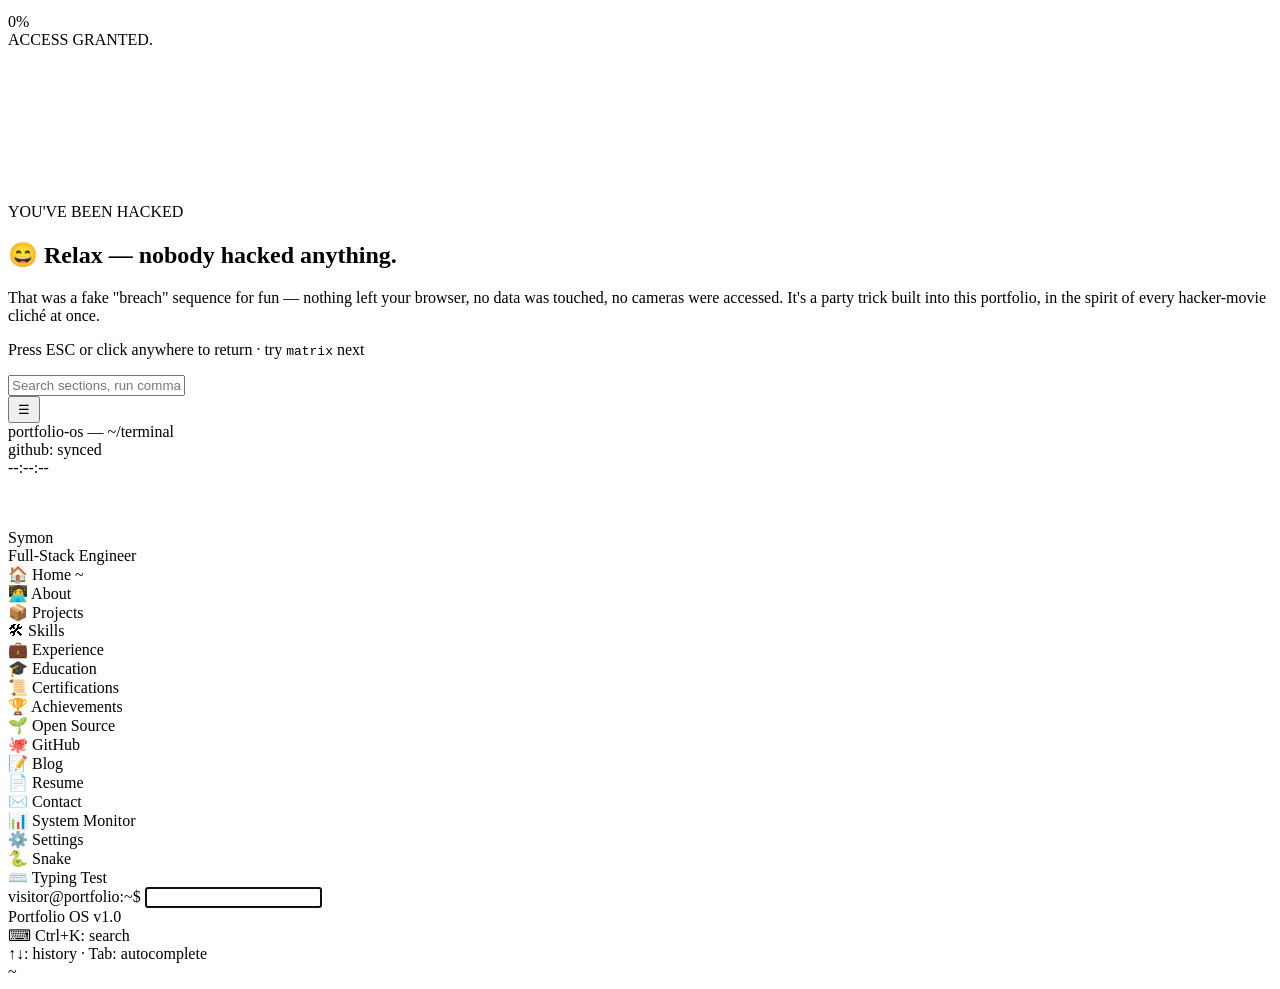
==== index.html @ 0da411a2 "Add the html interface" ====
<!DOCTYPE html>
<html lang="en">
<head>
<meta charset="UTF-8"/>
<meta name="viewport" content="width=device-width, initial-scale=1.0, maximum-scale=1"/>
<title>Symon — Portfolio OS</title>
<meta name="description" content="Full-stack engineer portfolio, presented as an interactive terminal operating system."/>
<link rel="icon" type="image/svg+xml" href="assets/favicon.svg"/>
<link rel="icon" type="image/png" sizes="32x32" href="assets/favicon-32.png"/>
<link rel="apple-touch-icon" sizes="180x180" href="assets/apple-touch-icon.png"/>
<link rel="canonical" href="https://yourdomain.com/"/>

<!-- Open Graph -->
<meta property="og:title" content="Symon — Portfolio OS"/>
<meta property="og:description" content="An interactive, terminal-first developer portfolio synced live with GitHub."/>
<meta property="og:type" content="website"/>
<meta property="og:url" content="https://yourdomain.com/"/>
<meta property="og:image" content="https://yourdomain.com/assets/og-image.png"/>
<meta property="og:image:width" content="1200"/>
<meta property="og:image:height" content="630"/>
<meta name="twitter:card" content="summary_large_image"/>
<meta name="twitter:title" content="Symon — Portfolio OS"/>
<meta name="twitter:description" content="An interactive, terminal-first developer portfolio synced live with GitHub."/>
<meta name="twitter:image" content="https://yourdomain.com/assets/og-image.png"/>

<link rel="preconnect" href="https://fonts.googleapis.com">
<link rel="preconnect" href="https://fonts.gstatic.com" crossorigin>
<link href="https://fonts.googleapis.com/css2?family=JetBrains+Mono:wght@400;500;600;700&family=Space+Grotesk:wght@500;700&display=swap" rel="stylesheet">
<link rel="stylesheet" href="css/style.css"/>
<link rel="manifest" href="manifest.json"/>
</head>
<body>

<!-- ================= BOOT SCREEN ================= -->
<div id="boot">
  <pre class="boot-logo" id="boot-logo"></pre>
  <div class="boot-lines"></div>
  <div class="bar-wrap"><div class="bar"></div></div>
  <div class="boot-pct">0%</div>
  <div class="access">ACCESS GRANTED.</div>
</div>

<!-- ================= FX LAYERS ================= -->
<canvas id="fx-particles"></canvas>
<div id="fx-scanlines"></div>
<div id="fx-vignette"></div>
<div id="fx-grain"></div>
<div id="matrix-overlay"></div>
<div id="hack-overlay">
  <div class="redflash"></div>
  <div class="hacklog" id="hack-log"></div>
  <div class="glitchtitle" id="hack-glitch">YOU'VE BEEN HACKED</div>
  <div class="reveal" id="hack-reveal">
    <h2>😄 Relax — nobody hacked anything.</h2>
    <p>That was a fake "breach" sequence for fun — nothing left your browser, no data was touched, no cameras were accessed. It's a party trick built into this portfolio, in the spirit of every hacker-movie cliché at once.</p>
    <p class="hint">Press ESC or click anywhere to return · try <code>matrix</code> next</p>
  </div>
</div>

<!-- ================= COMMAND PALETTE ================= -->
<div id="palette-overlay">
  <div id="palette">
    <input id="palette-input" placeholder="Search sections, run commands… (Ctrl+K)"/>
    <div id="palette-results" class="results"></div>
  </div>
</div>

<!-- ================= APP SHELL ================= -->
<div id="app">
  <div id="topbar">
    <button id="mobile-nav-toggle" class="btn ghost" style="padding:4px 8px">☰</button>
    <div class="dots"><span class="dot r"></span><span class="dot y"></span><span class="dot g"></span></div>
    <div class="title">portfolio-os — ~/terminal</div>
    <div class="spacer"></div>
    <div class="sync"><span class="led"></span> github: synced</div>
    <div class="clock" id="topbar-clock">--:--:--</div>
  </div>

  <div id="body-row">
    <div id="sidebar">
      <div class="brand">
        <div id="brand-avatar-slot" style="width:34px;height:52px;overflow:visible;flex:0 0 auto;display:flex;align-items:flex-start;justify-content:center"></div>
        <div><div class="n" id="brand-name">Symon</div><div class="r" id="brand-role">Full-Stack Engineer</div></div>
      </div>
      <div class="nav-item active" data-win="home">🏠 Home <span class="k">~</span></div>
      <div class="nav-item" data-win="about">🧑‍💻 About</div>
      <div class="nav-item" data-win="projects">📦 Projects</div>
      <div class="nav-item" data-win="skills">🛠 Skills</div>
      <div class="nav-item" data-win="experience">💼 Experience</div>
      <div class="nav-item" data-win="education">🎓 Education</div>
      <div class="nav-item" data-win="certifications">📜 Certifications</div>
      <div class="nav-item" data-win="achievements">🏆 Achievements</div>
      <div class="nav-item" data-win="opensource">🌱 Open Source</div>
      <div class="nav-item" data-win="github">🐙 GitHub</div>
      <div class="nav-item" data-win="blog">📝 Blog</div>
      <div class="nav-item" data-win="resume">📄 Resume</div>
      <div class="nav-item" data-win="contact">✉️ Contact</div>
      <div class="divider"></div>
      <div class="nav-item" data-win="sysmon">📊 System Monitor</div>
      <div class="nav-item" data-win="settings">⚙️ Settings</div>
      <div class="divider"></div>
      <div class="nav-item" data-win="game-snake">🐍 Snake</div>
      <div class="nav-item" data-win="game-typing">⌨️ Typing Test</div>
    </div>

    <div id="main">
      <div class="window active" id="win-home">
        <div id="term-window" style="flex:1;display:flex;flex-direction:column;height:100%">
          <div id="terminal"></div>
          <div id="terminal-input-row">
            <span class="prompt-label">visitor@portfolio:~$</span>
            <input id="terminal-input" autocomplete="off" spellcheck="false" autofocus/>
          </div>
        </div>
      </div>
      <div class="window" id="win-about"></div>
      <div class="window" id="win-projects"></div>
      <div class="window" id="win-skills"></div>
      <div class="window" id="win-experience"></div>
      <div class="window" id="win-education"></div>
      <div class="window" id="win-certifications"></div>
      <div class="window" id="win-achievements"></div>
      <div class="window" id="win-opensource"></div>
      <div class="window" id="win-github"></div>
      <div class="window" id="win-blog"></div>
      <div class="window" id="win-resume"></div>
      <div class="window" id="win-contact"></div>
      <div class="window" id="win-sysmon"></div>
      <div class="window" id="win-settings"></div>
      <div class="window" id="win-game-snake"></div>
      <div class="window" id="win-game-typing"></div>
    </div>
  </div>

  <div id="statusbar">
    <div class="item">Portfolio OS v1.0</div>
    <div class="item">⌨ Ctrl+K: search</div>
    <div class="item">↑↓: history · Tab: autocomplete</div>
    <div class="spacer"></div>
    <div class="item" id="status-path">~</div>
  </div>
</div>

<script src="js/config.js"></script>
<script src="js/github.js"></script>
<script src="js/effects.js"></script>
<script src="js/terminal.js"></script>
<script src="js/app.js"></script>
<script>
  document.getElementById("boot-logo").textContent = CONFIG.asciiLogo;
  document.getElementById("brand-name").textContent = CONFIG.name;
  document.getElementById("brand-role").textContent = CONFIG.role;
  if ("serviceWorker" in navigator && (location.protocol === "https:" || location.hostname === "localhost")) {
    window.addEventListener("load", () => {
      navigator.serviceWorker.register("service-worker.js").catch(() => {});
    });
  }
</script>
</body>
</html>
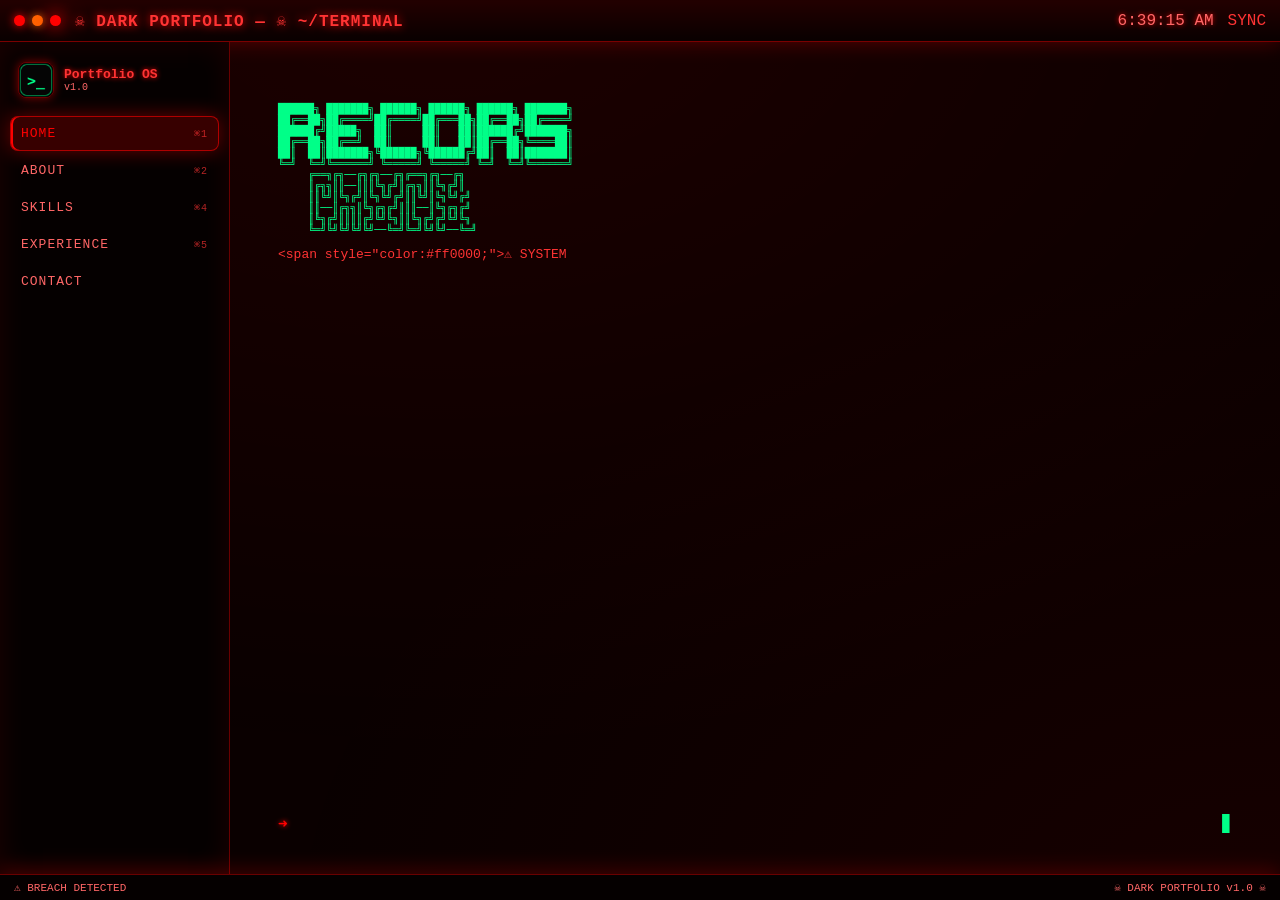
==== commit e1306c47: "Transform to dark threatening theme with red color scheme, glitch effects, and aggressive terminal m" ====
--- a/index.html
+++ b/index.html
@@ -1,160 +1,372 @@
 <!DOCTYPE html>
 <html lang="en">
 <head>
-<meta charset="UTF-8"/>
-<meta name="viewport" content="width=device-width, initial-scale=1.0, maximum-scale=1"/>
-<title>Symon — Portfolio OS</title>
-<meta name="description" content="Full-stack engineer portfolio, presented as an interactive terminal operating system."/>
-<link rel="icon" type="image/svg+xml" href="assets/favicon.svg"/>
-<link rel="icon" type="image/png" sizes="32x32" href="assets/favicon-32.png"/>
-<link rel="apple-touch-icon" sizes="180x180" href="assets/apple-touch-icon.png"/>
-<link rel="canonical" href="https://yourdomain.com/"/>
-
-<!-- Open Graph -->
-<meta property="og:title" content="Symon — Portfolio OS"/>
-<meta property="og:description" content="An interactive, terminal-first developer portfolio synced live with GitHub."/>
-<meta property="og:type" content="website"/>
-<meta property="og:url" content="https://yourdomain.com/"/>
-<meta property="og:image" content="https://yourdomain.com/assets/og-image.png"/>
-<meta property="og:image:width" content="1200"/>
-<meta property="og:image:height" content="630"/>
-<meta name="twitter:card" content="summary_large_image"/>
-<meta name="twitter:title" content="Symon — Portfolio OS"/>
-<meta name="twitter:description" content="An interactive, terminal-first developer portfolio synced live with GitHub."/>
-<meta name="twitter:image" content="https://yourdomain.com/assets/og-image.png"/>
-
-<link rel="preconnect" href="https://fonts.googleapis.com">
-<link rel="preconnect" href="https://fonts.gstatic.com" crossorigin>
-<link href="https://fonts.googleapis.com/css2?family=JetBrains+Mono:wght@400;500;600;700&family=Space+Grotesk:wght@500;700&display=swap" rel="stylesheet">
-<link rel="stylesheet" href="css/style.css"/>
-<link rel="manifest" href="manifest.json"/>
+  <meta charset="UTF-8">
+  <meta name="viewport" content="width=device-width, initial-scale=1.0">
+  <title>Portfolio OS</title>
+  <style>
+    * { box-sizing: border-box; }
+    body { margin: 0; padding: 0; background: #0a0000; color: #ff3333; font-family: 'Courier New', monospace; overflow: hidden; }
+    #app { display: flex; flex-direction: column; height: 100vh; }
+    #topbar { height: 42px; background: linear-gradient(180deg, rgba(255,0,0,.1), rgba(0,0,0,0)); border-bottom: 1px solid rgba(255,0,0,0.4); display: flex; align-items: center; padding: 0 14px; gap: 14px; box-shadow: 0 0 20px rgba(255,0,0,0.3); }
+    #topbar .dots { display: flex; gap: 7px; }
+    #topbar .dot { width: 11px; height: 11px; border-radius: 50%; }
+    #topbar .dot.r { background: #ff0000; box-shadow: 0 0 10px #ff0000; }
+    #topbar .dot.y { background: #ff6600; box-shadow: 0 0 10px #ff6600; }
+    #topbar .dot.g { background: #ff0000; box-shadow: 0 0 15px #ff0000, 0 0 30px #ff0000; animation: pulse-red 1s infinite; }
+    #topbar .title { color: #ff3333; font-weight: 700; letter-spacing: 1px; text-shadow: 0 0 10px #ff0000; text-transform: uppercase; }
+    #topbar .spacer { flex: 1; }
+    #topbar .clock { color: #ff6666; text-shadow: 0 0 5px #ff0000; }
+    #body-row { flex: 1; display: flex; }
+    #sidebar { width: 230px; background: #050000; border-right: 1px solid rgba(255,0,0,0.4); display: flex; flex-direction: column; padding: 14px 10px; gap: 2px; overflow-y: auto; box-shadow: inset 0 0 30px rgba(255,0,0,0.1); }
+    #sidebar .brand { display: flex; align-items: center; gap: 10px; padding: 6px 8px 16px; }
+    #sidebar .brand img { width: 36px; height: 36px; border-radius: 8px; border: 1px solid rgba(255,0,0,0.4); box-shadow: 0 0 10px rgba(255,0,0,0.5); }
+    #sidebar .brand .n { font-weight: 700; color: #ff3333; font-size: 13px; text-shadow: 0 0 5px #ff0000; }
+    #sidebar .brand .r { font-size: 10px; color: #ff6666; }
+    .nav-item { display: flex; align-items: center; gap: 10px; padding: 9px 10px; border-radius: 8px; cursor: pointer; color: #ff6666; font-size: 13px; transition: all .25s; border: 1px solid transparent; text-transform: uppercase; letter-spacing: 1px; }
+    .nav-item:hover { color: #ff0000 !important; background: rgba(255,0,0,0.15) !important; box-shadow: 0 0 15px rgba(255,0,0,0.3); }
+    .nav-item.active { color: #ff0000 !important; background: rgba(255,0,0,0.2) !important; border-color: rgba(255,0,0,0.6) !important; box-shadow: inset 2px 0 0 #ff0000, 0 0 20px rgba(255,0,0,0.4) !important; }
+    .nav-item .k { margin-left: auto; font-size: 10px; opacity: .7; color: #ff3333; }
+    #sidebar .divider { height: 1px; background: rgba(255,0,0,0.4); margin: 10px 4px; box-shadow: 0 0 5px rgba(255,0,0,0.3); }
+    #main { flex: 1; position: relative; overflow: hidden; background: radial-gradient(1200px 800px at 20% -10%, rgba(255,0,0,0.08), transparent), radial-gradient(1000px 700px at 100% 110%, rgba(139,0,0,0.1), transparent); }
+    .window { position: absolute; inset: 0; display: none; flex-direction: column; padding: 22px 28px; overflow-y: auto; animation: fadeIn 0.3s ease; }
+    .window.active { display: flex; }
+    @keyframes fadeIn { from { opacity: 0; transform: translateY(10px); } to { opacity: 1; transform: translateY(0); } }
+    @keyframes blink { 0%, 50% { opacity: 1; } 51%, 100% { opacity: 0; } }
+    @keyframes pulse-red { 0%, 100% { opacity: 1; box-shadow: 0 0 15px #ff0000; } 50% { opacity: 0.5; box-shadow: 0 0 5px #ff0000; } }
+    @keyframes glitch { 0% { transform: translate(0); } 20% { transform: translate(-2px, 2px); } 40% { transform: translate(-2px, -2px); } 60% { transform: translate(2px, 2px); } 80% { transform: translate(2px, -2px); } 100% { transform: translate(0); } }
+    .cursor { animation: blink 0.5s infinite; color: #ff0000; }
+    #terminal { flex: 1; padding: 18px 20px; overflow-y: auto; font-size: 13px; line-height: 1.55; }
+    #terminal-input-row { display: flex; align-items: center; gap: 8px; padding: 10px 20px 18px; }
+    #terminal-input-row .prompt-label { color: #ff0000; font-weight: 700; text-shadow: 0 0 5px #ff0000; }
+    #terminal-input { flex: 1; background: transparent; border: none; outline: none; color: #ff3333; font-family: 'Courier New', monospace; font-size: 13px; caret-color: #ff0000; }
+    #statusbar { height: 26px; flex: 0 0 auto; display: flex; align-items: center; gap: 18px; padding: 0 14px; background: #050000; border-top: 1px solid rgba(255,0,0,0.4); font-size: 11px; color: #ff6666; box-shadow: 0 -5px 20px rgba(255,0,0,0.2); }
+    #statusbar .item { display: flex; align-items: center; gap: 6px; }
+    #statusbar .spacer { flex: 1; }
+    .hidden { display: none !important; }
+    h1 { color: #ff0000; text-shadow: 0 0 15px #ff0000, 0 0 30px #ff0000; text-transform: uppercase; letter-spacing: 2px; animation: glitch 3s infinite; }
+    .subtitle { color: #ff6666; text-transform: uppercase; letter-spacing: 1px; }
+    p { color: #ff9999; }
+    h3 { color: #ff3333; text-transform: uppercase; letter-spacing: 1px; text-shadow: 0 0 10px rgba(255,0,0,0.5); }
+    ul { color: #ff9999; }
+    li { margin: 5px 0; }
+  </style>
 </head>
 <body>
-
-<!-- ================= BOOT SCREEN ================= -->
-<div id="boot">
-  <pre class="boot-logo" id="boot-logo"></pre>
-  <div class="boot-lines"></div>
-  <div class="bar-wrap"><div class="bar"></div></div>
-  <div class="boot-pct">0%</div>
-  <div class="access">ACCESS GRANTED.</div>
-</div>
-
-<!-- ================= FX LAYERS ================= -->
-<canvas id="fx-particles"></canvas>
-<div id="fx-scanlines"></div>
-<div id="fx-vignette"></div>
-<div id="fx-grain"></div>
-<div id="matrix-overlay"></div>
-<div id="hack-overlay">
-  <div class="redflash"></div>
-  <div class="hacklog" id="hack-log"></div>
-  <div class="glitchtitle" id="hack-glitch">YOU'VE BEEN HACKED</div>
-  <div class="reveal" id="hack-reveal">
-    <h2>😄 Relax — nobody hacked anything.</h2>
-    <p>That was a fake "breach" sequence for fun — nothing left your browser, no data was touched, no cameras were accessed. It's a party trick built into this portfolio, in the spirit of every hacker-movie cliché at once.</p>
-    <p class="hint">Press ESC or click anywhere to return · try <code>matrix</code> next</p>
-  </div>
-</div>
-
-<!-- ================= COMMAND PALETTE ================= -->
-<div id="palette-overlay">
-  <div id="palette">
-    <input id="palette-input" placeholder="Search sections, run commands… (Ctrl+K)"/>
-    <div id="palette-results" class="results"></div>
-  </div>
-</div>
-
-<!-- ================= APP SHELL ================= -->
-<div id="app">
-  <div id="topbar">
-    <button id="mobile-nav-toggle" class="btn ghost" style="padding:4px 8px">☰</button>
-    <div class="dots"><span class="dot r"></span><span class="dot y"></span><span class="dot g"></span></div>
-    <div class="title">portfolio-os — ~/terminal</div>
-    <div class="spacer"></div>
-    <div class="sync"><span class="led"></span> github: synced</div>
-    <div class="clock" id="topbar-clock">--:--:--</div>
-  </div>
-
-  <div id="body-row">
-    <div id="sidebar">
-      <div class="brand">
-        <div id="brand-avatar-slot" style="width:34px;height:52px;overflow:visible;flex:0 0 auto;display:flex;align-items:flex-start;justify-content:center"></div>
-        <div><div class="n" id="brand-name">Symon</div><div class="r" id="brand-role">Full-Stack Engineer</div></div>
+  <!-- Main App -->
+  <div id="app" style="position:fixed;inset:0;display:flex;flex-direction:column;opacity:1;z-index:2;">
+    <!-- Top Bar -->
+    <div id="topbar">
+      <div class="dots">
+        <div class="dot r"></div>
+        <div class="dot y"></div>
+        <div class="dot g"></div>
       </div>
-      <div class="nav-item active" data-win="home">🏠 Home <span class="k">~</span></div>
-      <div class="nav-item" data-win="about">🧑‍💻 About</div>
-      <div class="nav-item" data-win="projects">📦 Projects</div>
-      <div class="nav-item" data-win="skills">🛠 Skills</div>
-      <div class="nav-item" data-win="experience">💼 Experience</div>
-      <div class="nav-item" data-win="education">🎓 Education</div>
-      <div class="nav-item" data-win="certifications">📜 Certifications</div>
-      <div class="nav-item" data-win="achievements">🏆 Achievements</div>
-      <div class="nav-item" data-win="opensource">🌱 Open Source</div>
-      <div class="nav-item" data-win="github">🐙 GitHub</div>
-      <div class="nav-item" data-win="blog">📝 Blog</div>
-      <div class="nav-item" data-win="resume">📄 Resume</div>
-      <div class="nav-item" data-win="contact">✉️ Contact</div>
-      <div class="divider"></div>
-      <div class="nav-item" data-win="sysmon">📊 System Monitor</div>
-      <div class="nav-item" data-win="settings">⚙️ Settings</div>
-      <div class="divider"></div>
-      <div class="nav-item" data-win="game-snake">🐍 Snake</div>
-      <div class="nav-item" data-win="game-typing">⌨️ Typing Test</div>
+      <div class="title">☠️ DARK PORTFOLIO — ☠️ ~/terminal</div>
+      <div class="spacer"></div>
+      <div class="clock" id="topbar-clock"></div>
+      <div class="sync">
+        <div class="led"></div>
+        <span>SYNC</span>
+      </div>
     </div>
 
-    <div id="main">
-      <div class="window active" id="win-home">
-        <div id="term-window" style="flex:1;display:flex;flex-direction:column;height:100%">
-          <div id="terminal"></div>
+    <!-- Body Row: Sidebar + Main -->
+    <div id="body-row">
+      <!-- Sidebar -->
+      <div id="sidebar">
+        <div class="brand">
+          <img src="assets/icon-192.png" alt="icon">
+          <div>
+            <div class="n">Portfolio OS</div>
+            <div class="r">v1.0</div>
+          </div>
+        </div>
+        <div class="nav-item active" data-win="home">Home <span class="k">⌘1</span></div>
+        <div class="nav-item" data-win="about">About <span class="k">⌘2</span></div>
+        <div class="nav-item" data-win="skills">Skills <span class="k">⌘4</span></div>
+        <div class="nav-item" data-win="experience">Experience <span class="k">⌘5</span></div>
+        <div class="nav-item" data-win="contact">Contact</div>
+      </div>
+
+      <!-- Main Content Area -->
+      <div id="main">
+        <!-- Home / Terminal Window -->
+        <div id="win-home" class="window active">
+          <div id="terminal">
+            <pre id="ascii-art" style="color:#00FF88;white-space:pre;font-size:10px;line-height:1.1;"></pre>
+            <div id="welcome-msg"></div>
+          </div>
           <div id="terminal-input-row">
-            <span class="prompt-label">visitor@portfolio:~$</span>
-            <input id="terminal-input" autocomplete="off" spellcheck="false" autofocus/>
+            <span class="prompt-label">➜</span>
+            <input type="text" id="terminal-input" autocomplete="off" spellcheck="false" autofocus>
+            <span class="cursor" style="color:#00FF88;">▊</span>
+          </div>
+        </div>
+
+        <!-- About Window -->
+        <div id="win-about" class="window">
+          <h1>About</h1>
+          <div class="subtitle">Full-Stack Engineer · AI/ML Engineer</div>
+          <p>I build fast, resilient, slightly over-engineered software — because the boring parts deserve care too.</p>
+          <p>Currently focused on AI/ML systems, LLM integration, and building intelligent developer tooling.</p>
+        </div>
+
+        <!-- Skills Window -->
+        <div id="win-skills" class="window">
+          <h1>Skills</h1>
+          <div class="subtitle">Technical expertise</div>
+          <h3>AI / ML</h3>
+          <ul>
+            <li>LLM Integration (OpenAI, Anthropic, HuggingFace)</li>
+            <li>PyTorch / TensorFlow</li>
+            <li>RAG Systems & Vector Databases</li>
+            <li>Fine-tuning & Model Optimization</li>
+            <li>LangChain & AI Agents</li>
+            <li>Computer Vision (OpenCV, YOLO)</li>
+          </ul>
+          <h3>Frontend</h3>
+          <ul>
+            <li>React / Next.js</li>
+            <li>TypeScript</li>
+            <li>Tailwind CSS</li>
+          </ul>
+          <h3>Backend</h3>
+          <ul>
+            <li>Node.js</li>
+            <li>Python</li>
+            <li>PostgreSQL</li>
+          </ul>
+        </div>
+
+        <!-- Experience Window -->
+        <div id="win-experience" class="window">
+          <h1>Experience</h1>
+          <div class="subtitle">Professional journey</div>
+          <div style="margin-bottom:20px;">
+            <div style="color:#00D9FF;font-size:11px;">2023 — Present</div>
+            <div style="font-size:15px;color:#F5F5F5;margin:2px 0;">Senior AI/ML Engineer</div>
+            <div style="font-size:12px;color:#999999;margin-bottom:6px;">Example Corp</div>
+            <ul style="margin:0;padding-left:18px;color:#999999;font-size:12.5px;">
+              <li>Led AI integration initiatives, implementing LLM-powered features that increased user engagement by 40%.</li>
+              <li>Built RAG systems for intelligent document search and retrieval across 100K+ documents.</li>
+              <li>Developed custom AI agents using LangChain for automated workflows and task automation.</li>
+            </ul>
+          </div>
+        </div>
+
+        <!-- Contact Window -->
+        <div id="win-contact" class="window">
+          <h1>Contact</h1>
+          <div class="subtitle">Get in touch</div>
+          <div style="display:flex;align-items:center;justify-content:space-between;padding:12px 14px;border:1px solid rgba(0,255,136,0.18);border-radius:8px;margin-bottom:10px;background:rgba(255,255,255,0.03);">
+            <div style="display:flex;gap:10px;align-items:center;font-size:13px;">
+              <span>Email</span>
+              <span style="color:#999999;">you@example.com</span>
+            </div>
+          </div>
+          <div style="display:flex;align-items:center;justify-content:space-between;padding:12px 14px;border:1px solid rgba(0,255,136,0.18);border-radius:8px;margin-bottom:10px;background:rgba(255,255,255,0.03);">
+            <div style="display:flex;gap:10px;align-items:center;font-size:13px;">
+              <span>GitHub</span>
+              <span style="color:#999999;">github.com/your-github-username</span>
+            </div>
           </div>
         </div>
       </div>
-      <div class="window" id="win-about"></div>
-      <div class="window" id="win-projects"></div>
-      <div class="window" id="win-skills"></div>
-      <div class="window" id="win-experience"></div>
-      <div class="window" id="win-education"></div>
-      <div class="window" id="win-certifications"></div>
-      <div class="window" id="win-achievements"></div>
-      <div class="window" id="win-opensource"></div>
-      <div class="window" id="win-github"></div>
-      <div class="window" id="win-blog"></div>
-      <div class="window" id="win-resume"></div>
-      <div class="window" id="win-contact"></div>
-      <div class="window" id="win-sysmon"></div>
-      <div class="window" id="win-settings"></div>
-      <div class="window" id="win-game-snake"></div>
-      <div class="window" id="win-game-typing"></div>
+    </div>
+
+    <!-- Status Bar -->
+    <div id="statusbar">
+      <div class="item">⚠ BREACH DETECTED</div>
+      <div class="spacer"></div>
+      <div class="item">☠️ DARK PORTFOLIO v1.0 ☠️</div>
     </div>
   </div>
 
-  <div id="statusbar">
-    <div class="item">Portfolio OS v1.0</div>
-    <div class="item">⌨ Ctrl+K: search</div>
-    <div class="item">↑↓: history · Tab: autocomplete</div>
-    <div class="spacer"></div>
-    <div class="item" id="status-path">~</div>
-  </div>
-</div>
-
-<script src="js/config.js"></script>
-<script src="js/github.js"></script>
-<script src="js/effects.js"></script>
-<script src="js/terminal.js"></script>
-<script src="js/app.js"></script>
-<script>
-  document.getElementById("boot-logo").textContent = CONFIG.asciiLogo;
-  document.getElementById("brand-name").textContent = CONFIG.name;
-  document.getElementById("brand-role").textContent = CONFIG.role;
-  if ("serviceWorker" in navigator && (location.protocol === "https:" || location.hostname === "localhost")) {
-    window.addEventListener("load", () => {
-      navigator.serviceWorker.register("service-worker.js").catch(() => {});
+  <script>
+    // ASCII art logo - threatening skull
+    const asciiLogo = `
+██████╗ ███████╗ ██████╗ ██████╗ ██████╗ ███████╗
+██╔══██╗██╔════╝██╔════╝██╔═══██╗██╔══██╗██╔════╝
+██████╔╝█████╗  ██║     ██║   ██║██████╔╝███████╗
+██╔══██╗██╔══╝  ██║     ██║   ██║██╔══██╗╚════██║
+██║  ██║███████╗╚██████╗╚██████╔╝██║  ██║███████║
+╚═╝  ╚═╝╚══════╝ ╚═════╝ ╚═════╝ ╚═╝  ╚═╝╚══════╝
+     ╔══╗╔╗──╔╗╔╗──╔╗╔══╗╔╗──╔╗
+     ║╔╗╗║║──║║║╚╗╔╝║╔╗╗║║╚╗╔╝║
+     ║║╚╝║╚╗╔╝║╚╗╚╝╔╝║║╚╝║╚╗╚╝╔╝
+     ║║──║╔╗╗║╚╗╔╗╔╝║║║──║╚╗╔╗╔╝
+     ║╚╗╔╝║║║║╔╝╚╝╚╗║║╚╗╔╝╔╝╚╝╚╗
+     ╚═╝╚╝╚╝╚╝╚╝──╚═╝╚═╝╚╝╚╝──╚═╝`;
+
+    // Typing effect function
+    function typeText(element, text, speed = 30) {
+      let i = 0;
+      element.innerHTML = '';
+      function type() {
+        if (i < text.length) {
+          element.innerHTML += text.charAt(i);
+          i++;
+          setTimeout(type, speed);
+        }
+      }
+      type();
+    }
+
+    // Simple inline navigation - completely self-contained
+    document.addEventListener('DOMContentLoaded', () => {
+      console.log('Page loaded');
+      
+      // Show ASCII logo with typing effect
+      const asciiArt = document.getElementById('ascii-art');
+      if (asciiArt) {
+        asciiArt.textContent = asciiLogo;
+      }
+      
+      // Type welcome message
+      const welcomeMsg = document.getElementById('welcome-msg');
+      if (welcomeMsg) {
+        setTimeout(() => {
+          typeText(welcomeMsg, '<span style="color:#ff0000;">⚠ SYSTEM BREACH DETECTED ⚠</span><br><br>Welcome to the <span style="color:#ff0000;">DARK PORTFOLIO</span>.<br>Your access has been logged.<br>Type <span style="color:#ff0000;">help</span> if you dare...', 15);
+        }, 500);
+      }
+      
+      // Update clock
+      setInterval(() => {
+        const clock = document.getElementById('topbar-clock');
+        if (clock) {
+          clock.textContent = new Date().toLocaleTimeString();
+        }
+      }, 1000);
+      
+      // Navigation
+      document.querySelectorAll('.nav-item').forEach(item => {
+        item.addEventListener('click', () => {
+          const winId = item.getAttribute('data-win');
+          console.log('Clicked:', winId);
+          if (winId) {
+            // Hide all windows
+            document.querySelectorAll('.window').forEach(w => {
+              w.style.display = 'none';
+              w.classList.remove('active');
+            });
+            // Show target window
+            const targetWin = document.getElementById('win-' + winId);
+            if (targetWin) {
+              targetWin.style.display = 'flex';
+              targetWin.classList.add('active');
+            }
+            // Update nav active state
+            document.querySelectorAll('.nav-item').forEach(n => {
+              n.classList.remove('active');
+            });
+            item.classList.add('active');
+          }
+        });
+      });
+      
+      // Terminal commands
+      const terminal = document.getElementById('terminal');
+      const input = document.getElementById('terminal-input');
+      
+      if (input) {
+        input.addEventListener('keydown', (e) => {
+          if (e.key === 'Enter') {
+            const cmd = input.value.trim().toLowerCase();
+            if (cmd) {
+              // Add command to terminal
+              const cmdLine = document.createElement('div');
+              cmdLine.innerHTML = '<span style="color:#ff0000;">☠️</span> ' + input.value;
+              terminal.appendChild(cmdLine);
+              
+              // Process command
+              const response = document.createElement('div');
+              response.style.marginBottom = '10px';
+              
+              switch(cmd) {
+                case 'help':
+                  response.innerHTML = `
+                    <div style="color:#ff0000;">⚠ DANGEROUS COMMANDS ⚠</div>
+                    <div>  <span style="color:#ff3333;">help</span>     - Show this warning</div>
+                    <div>  <span style="color:#ff3333;">about</span>    - Know your enemy</div>
+                    <div>  <span style="color:#ff3333;">skills</span>   - My arsenal</div>
+                    <div>  <span style="color:#ff3333;">contact</span>  - Enter at your own risk</div>
+                    <div>  <span style="color:#ff3333;">clear</span>    - Destroy evidence</div>
+                    <div>  <span style="color:#ff3333;">whoami</span>   - Reveal identity</div>
+                    <div>  <span style="color:#ff3333;">date</span>     - Time remaining</div>
+                  `;
+                  break;
+                case 'about':
+                  response.innerHTML = `
+                    <div style="color:#ff0000;">⚡ FULL-STACK ENGINEER · AI/ML ENGINEER ⚡</div>
+                    <div style="margin-top:8px;">I build systems that cannot be stopped. The boring parts deserve to suffer.</div>
+                    <div style="margin-top:4px;">Currently weaponizing AI/ML systems, LLM integration, and building unstoppable developer tooling.</div>
+                  `;
+                  break;
+                case 'skills':
+                  response.innerHTML = `
+                    <div style="color:#ff0000;">⚔️ AI / ML ARSENAL:</div>
+                    <div>  • LLM Integration (OpenAI, Anthropic, HuggingFace)</div>
+                    <div>  • PyTorch / TensorFlow</div>
+                    <div>  • RAG Systems & Vector Databases</div>
+                    <div>  • Fine-tuning & Model Optimization</div>
+                    <div style="color:#ff0000;margin-top:8px;">⚔️ Frontend Weapons:</div>
+                    <div>  • React / Next.js</div>
+                    <div>  • TypeScript</div>
+                    <div>  • Tailwind CSS</div>
+                    <div style="color:#ff0000;margin-top:8px;">⚔️ Backend Arsenal:</div>
+                    <div>  • Node.js</div>
+                    <div>  • Python</div>
+                    <div>  • PostgreSQL</div>
+                  `;
+                  break;
+                case 'contact':
+                  response.innerHTML = `
+                    <div style="color:#ff0000;">☠️ CONTACT AT YOUR OWN RISK ☠️</div>
+                    <div>  📧 Email: you@example.com</div>
+                    <div>  🔗 GitHub: github.com/your-github-username</div>
+                    <div>  💼 LinkedIn: linkedin.com/in/your-handle</div>
+                  `;
+                  break;
+                case 'clear':
+                  terminal.innerHTML = '';
+                  terminal.appendChild(asciiArt);
+                  terminal.appendChild(welcomeMsg);
+                  input.value = '';
+                  terminal.scrollTop = terminal.scrollHeight;
+                  return;
+                case 'whoami':
+                  response.innerHTML = '<span style="color:#ff0000;">☠️ SYMON ☠️</span> — Full-Stack Engineer · AI/ML Engineer based in Nairobi, Kenya';
+                  break;
+                case 'date':
+                  response.innerHTML = '⏰ TIME: ' + new Date().toString() + ' — ⏳ COUNTDOWN IN PROGRESS';
+                  break;
+                default:
+                  response.innerHTML = '<span style="color:#ff0000;">⛔ ACCESS DENIED:</span> ' + cmd + ' is not recognized. Type <span style="color:#ff3333;">help</span> for dangerous commands.';
+              }
+              
+              terminal.appendChild(response);
+              input.value = '';
+              terminal.scrollTop = terminal.scrollHeight;
+            }
+          }
+        });
+        
+        // Auto-focus input when clicking terminal
+        terminal.addEventListener('click', () => input.focus());
+      }
+      
+      // Keyboard shortcuts
+      document.addEventListener('keydown', (e) => {
+        if (e.altKey && e.key >= '1' && e.key <= '5') {
+          const navItems = document.querySelectorAll('.nav-item');
+          const index = parseInt(e.key) - 1;
+          if (navItems[index]) {
+            navItems[index].click();
+          }
+        }
+      });
     });
-  }
-</script>
+  </script>
 </body>
 </html>
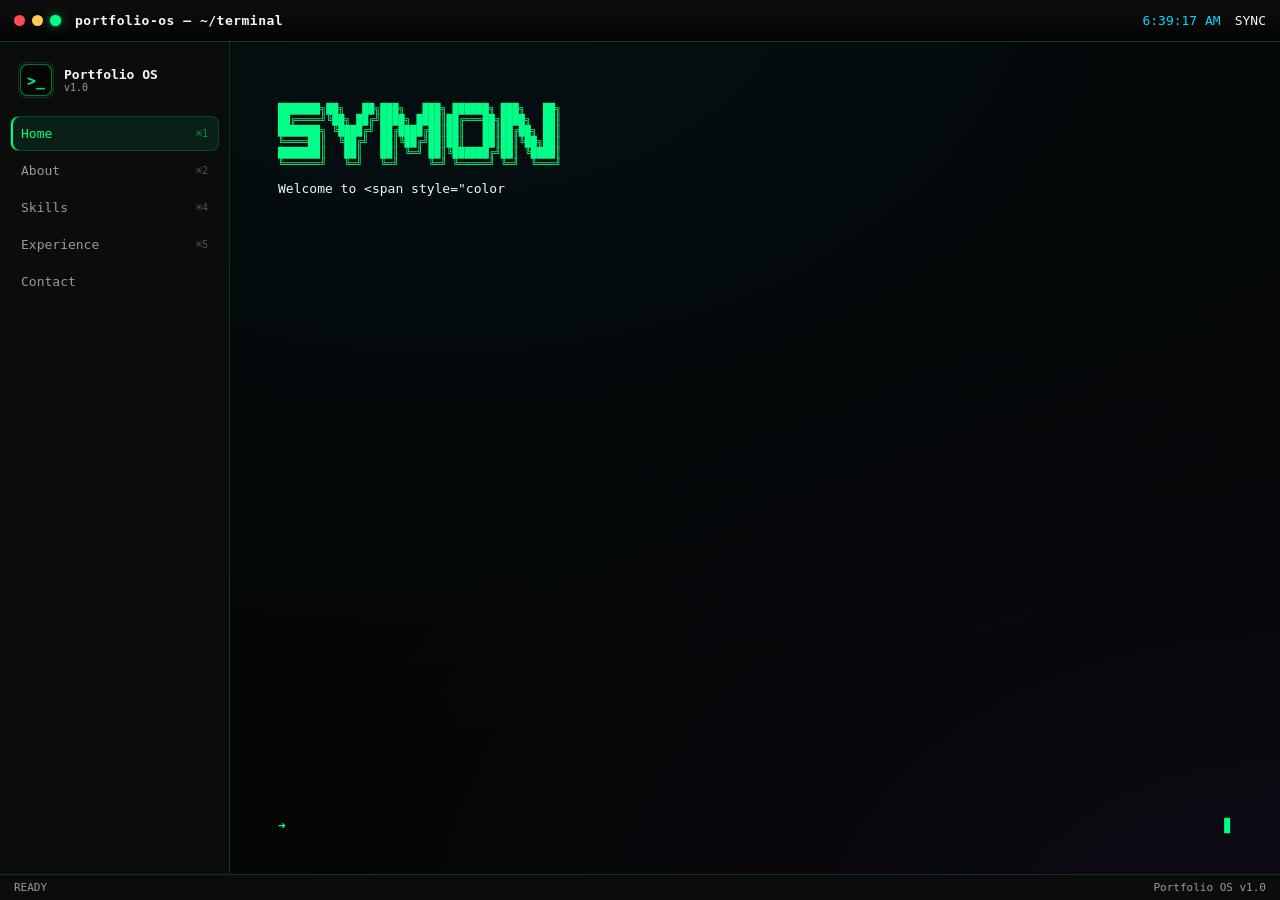
==== commit cdd79236: "Revert to professional green/cyan theme with clean messaging for better communication" ====
--- a/index.html
+++ b/index.html
@@ -6,49 +6,47 @@
   <title>Portfolio OS</title>
   <style>
     * { box-sizing: border-box; }
-    body { margin: 0; padding: 0; background: #0a0000; color: #ff3333; font-family: 'Courier New', monospace; overflow: hidden; }
+    body { margin: 0; padding: 0; background: #050505; color: #F5F5F5; font-family: monospace; overflow: hidden; }
     #app { display: flex; flex-direction: column; height: 100vh; }
-    #topbar { height: 42px; background: linear-gradient(180deg, rgba(255,0,0,.1), rgba(0,0,0,0)); border-bottom: 1px solid rgba(255,0,0,0.4); display: flex; align-items: center; padding: 0 14px; gap: 14px; box-shadow: 0 0 20px rgba(255,0,0,0.3); }
+    #topbar { height: 42px; background: linear-gradient(180deg, rgba(255,255,255,.04), rgba(255,255,255,0)); border-bottom: 1px solid rgba(0,255,136,0.18); display: flex; align-items: center; padding: 0 14px; gap: 14px; }
     #topbar .dots { display: flex; gap: 7px; }
     #topbar .dot { width: 11px; height: 11px; border-radius: 50%; }
-    #topbar .dot.r { background: #ff0000; box-shadow: 0 0 10px #ff0000; }
-    #topbar .dot.y { background: #ff6600; box-shadow: 0 0 10px #ff6600; }
-    #topbar .dot.g { background: #ff0000; box-shadow: 0 0 15px #ff0000, 0 0 30px #ff0000; animation: pulse-red 1s infinite; }
-    #topbar .title { color: #ff3333; font-weight: 700; letter-spacing: 1px; text-shadow: 0 0 10px #ff0000; text-transform: uppercase; }
+    #topbar .dot.r { background: #FF4D4D; }
+    #topbar .dot.y { background: #FFC857; }
+    #topbar .dot.g { background: #00FF88; box-shadow: 0 0 12px rgba(0,255,136,.45), 0 0 2px rgba(0,255,136,.8); }
+    #topbar .title { color: #F5F5F5; font-weight: 600; letter-spacing: .5px; }
     #topbar .spacer { flex: 1; }
-    #topbar .clock { color: #ff6666; text-shadow: 0 0 5px #ff0000; }
+    #topbar .clock { color: #00D9FF; }
     #body-row { flex: 1; display: flex; }
-    #sidebar { width: 230px; background: #050000; border-right: 1px solid rgba(255,0,0,0.4); display: flex; flex-direction: column; padding: 14px 10px; gap: 2px; overflow-y: auto; box-shadow: inset 0 0 30px rgba(255,0,0,0.1); }
+    #sidebar { width: 230px; background: #0b0d0c; border-right: 1px solid rgba(0,255,136,0.18); display: flex; flex-direction: column; padding: 14px 10px; gap: 2px; overflow-y: auto; }
     #sidebar .brand { display: flex; align-items: center; gap: 10px; padding: 6px 8px 16px; }
-    #sidebar .brand img { width: 36px; height: 36px; border-radius: 8px; border: 1px solid rgba(255,0,0,0.4); box-shadow: 0 0 10px rgba(255,0,0,0.5); }
-    #sidebar .brand .n { font-weight: 700; color: #ff3333; font-size: 13px; text-shadow: 0 0 5px #ff0000; }
-    #sidebar .brand .r { font-size: 10px; color: #ff6666; }
-    .nav-item { display: flex; align-items: center; gap: 10px; padding: 9px 10px; border-radius: 8px; cursor: pointer; color: #ff6666; font-size: 13px; transition: all .25s; border: 1px solid transparent; text-transform: uppercase; letter-spacing: 1px; }
-    .nav-item:hover { color: #ff0000 !important; background: rgba(255,0,0,0.15) !important; box-shadow: 0 0 15px rgba(255,0,0,0.3); }
-    .nav-item.active { color: #ff0000 !important; background: rgba(255,0,0,0.2) !important; border-color: rgba(255,0,0,0.6) !important; box-shadow: inset 2px 0 0 #ff0000, 0 0 20px rgba(255,0,0,0.4) !important; }
-    .nav-item .k { margin-left: auto; font-size: 10px; opacity: .7; color: #ff3333; }
-    #sidebar .divider { height: 1px; background: rgba(255,0,0,0.4); margin: 10px 4px; box-shadow: 0 0 5px rgba(255,0,0,0.3); }
-    #main { flex: 1; position: relative; overflow: hidden; background: radial-gradient(1200px 800px at 20% -10%, rgba(255,0,0,0.08), transparent), radial-gradient(1000px 700px at 100% 110%, rgba(139,0,0,0.1), transparent); }
+    #sidebar .brand img { width: 36px; height: 36px; border-radius: 8px; border: 1px solid rgba(0,255,136,0.18); }
+    #sidebar .brand .n { font-weight: 700; color: #F5F5F5; font-size: 13px; }
+    #sidebar .brand .r { font-size: 10px; color: #999999; }
+    .nav-item { display: flex; align-items: center; gap: 10px; padding: 9px 10px; border-radius: 8px; cursor: pointer; color: #999999; font-size: 13px; transition: all .25s; border: 1px solid transparent; }
+    .nav-item:hover { color: #F5F5F5 !important; background: rgba(255,255,255,0.03) !important; }
+    .nav-item.active { color: #00FF88 !important; background: rgba(0,255,136,0.08) !important; border-color: rgba(0,255,136,0.18) !important; box-shadow: inset 2px 0 0 #00FF88 !important; }
+    .nav-item .k { margin-left: auto; font-size: 10px; opacity: .5; }
+    #sidebar .divider { height: 1px; background: rgba(0,255,136,0.18); margin: 10px 4px; }
+    #main { flex: 1; position: relative; overflow: hidden; background: radial-gradient(1200px 800px at 20% -10%, rgba(0,217,255,0.06), transparent), radial-gradient(1000px 700px at 100% 110%, rgba(139,92,246,0.07), transparent); }
     .window { position: absolute; inset: 0; display: none; flex-direction: column; padding: 22px 28px; overflow-y: auto; animation: fadeIn 0.3s ease; }
     .window.active { display: flex; }
     @keyframes fadeIn { from { opacity: 0; transform: translateY(10px); } to { opacity: 1; transform: translateY(0); } }
     @keyframes blink { 0%, 50% { opacity: 1; } 51%, 100% { opacity: 0; } }
-    @keyframes pulse-red { 0%, 100% { opacity: 1; box-shadow: 0 0 15px #ff0000; } 50% { opacity: 0.5; box-shadow: 0 0 5px #ff0000; } }
-    @keyframes glitch { 0% { transform: translate(0); } 20% { transform: translate(-2px, 2px); } 40% { transform: translate(-2px, -2px); } 60% { transform: translate(2px, 2px); } 80% { transform: translate(2px, -2px); } 100% { transform: translate(0); } }
-    .cursor { animation: blink 0.5s infinite; color: #ff0000; }
+    .cursor { animation: blink 1s infinite; }
     #terminal { flex: 1; padding: 18px 20px; overflow-y: auto; font-size: 13px; line-height: 1.55; }
     #terminal-input-row { display: flex; align-items: center; gap: 8px; padding: 10px 20px 18px; }
-    #terminal-input-row .prompt-label { color: #ff0000; font-weight: 700; text-shadow: 0 0 5px #ff0000; }
-    #terminal-input { flex: 1; background: transparent; border: none; outline: none; color: #ff3333; font-family: 'Courier New', monospace; font-size: 13px; caret-color: #ff0000; }
-    #statusbar { height: 26px; flex: 0 0 auto; display: flex; align-items: center; gap: 18px; padding: 0 14px; background: #050000; border-top: 1px solid rgba(255,0,0,0.4); font-size: 11px; color: #ff6666; box-shadow: 0 -5px 20px rgba(255,0,0,0.2); }
+    #terminal-input-row .prompt-label { color: #00FF88; font-weight: 600; }
+    #terminal-input { flex: 1; background: transparent; border: none; outline: none; color: #F5F5F5; font-family: monospace; font-size: 13px; caret-color: #00FF88; }
+    #statusbar { height: 26px; flex: 0 0 auto; display: flex; align-items: center; gap: 18px; padding: 0 14px; background: #0b0d0c; border-top: 1px solid rgba(0,255,136,0.18); font-size: 11px; color: #999999; }
     #statusbar .item { display: flex; align-items: center; gap: 6px; }
     #statusbar .spacer { flex: 1; }
     .hidden { display: none !important; }
-    h1 { color: #ff0000; text-shadow: 0 0 15px #ff0000, 0 0 30px #ff0000; text-transform: uppercase; letter-spacing: 2px; animation: glitch 3s infinite; }
-    .subtitle { color: #ff6666; text-transform: uppercase; letter-spacing: 1px; }
-    p { color: #ff9999; }
-    h3 { color: #ff3333; text-transform: uppercase; letter-spacing: 1px; text-shadow: 0 0 10px rgba(255,0,0,0.5); }
-    ul { color: #ff9999; }
+    h1 { color: #00FF88; text-shadow: 0 0 10px rgba(0,255,136,0.5); }
+    .subtitle { color: #00D9FF; }
+    p { color: #F5F5F5; }
+    h3 { color: #00D9FF; }
+    ul { color: #999999; }
     li { margin: 5px 0; }
   </style>
 </head>
@@ -62,7 +60,7 @@
         <div class="dot y"></div>
         <div class="dot g"></div>
       </div>
-      <div class="title">☠️ DARK PORTFOLIO — ☠️ ~/terminal</div>
+      <div class="title">portfolio-os — ~/terminal</div>
       <div class="spacer"></div>
       <div class="clock" id="topbar-clock"></div>
       <div class="sync">
@@ -177,27 +175,21 @@
 
     <!-- Status Bar -->
     <div id="statusbar">
-      <div class="item">⚠ BREACH DETECTED</div>
+      <div class="item">READY</div>
       <div class="spacer"></div>
-      <div class="item">☠️ DARK PORTFOLIO v1.0 ☠️</div>
+      <div class="item">Portfolio OS v1.0</div>
     </div>
   </div>
 
   <script>
-    // ASCII art logo - threatening skull
+    // ASCII art logo
     const asciiLogo = `
-██████╗ ███████╗ ██████╗ ██████╗ ██████╗ ███████╗
-██╔══██╗██╔════╝██╔════╝██╔═══██╗██╔══██╗██╔════╝
-██████╔╝█████╗  ██║     ██║   ██║██████╔╝███████╗
-██╔══██╗██╔══╝  ██║     ██║   ██║██╔══██╗╚════██║
-██║  ██║███████╗╚██████╗╚██████╔╝██║  ██║███████║
-╚═╝  ╚═╝╚══════╝ ╚═════╝ ╚═════╝ ╚═╝  ╚═╝╚══════╝
-     ╔══╗╔╗──╔╗╔╗──╔╗╔══╗╔╗──╔╗
-     ║╔╗╗║║──║║║╚╗╔╝║╔╗╗║║╚╗╔╝║
-     ║║╚╝║╚╗╔╝║╚╗╚╝╔╝║║╚╝║╚╗╚╝╔╝
-     ║║──║╔╗╗║╚╗╔╗╔╝║║║──║╚╗╔╗╔╝
-     ║╚╗╔╝║║║║╔╝╚╝╚╗║║╚╗╔╝╔╝╚╝╚╗
-     ╚═╝╚╝╚╝╚╝╚╝──╚═╝╚═╝╚╝╚╝──╚═╝`;
+███████╗██╗   ██╗███╗   ███╗ ██████╗ ███╗   ██╗
+██╔════╝╚██╗ ██╔╝████╗ ████║██╔═══██╗████╗  ██║
+███████╗ ╚████╔╝ ██╔████╔██║██║   ██║██╔██╗ ██║
+╚════██║  ╚██╔╝  ██║╚██╔╝██║██║   ██║██║╚██╗██║
+███████║   ██║   ██║ ╚═╝ ██║╚██████╔╝██║ ╚████║
+╚══════╝   ╚═╝   ╚═╝     ╚═╝ ╚═════╝ ╚═╝  ╚═══╝`;
 
     // Typing effect function
     function typeText(element, text, speed = 30) {
@@ -227,7 +219,7 @@
       const welcomeMsg = document.getElementById('welcome-msg');
       if (welcomeMsg) {
         setTimeout(() => {
-          typeText(welcomeMsg, '<span style="color:#ff0000;">⚠ SYSTEM BREACH DETECTED ⚠</span><br><br>Welcome to the <span style="color:#ff0000;">DARK PORTFOLIO</span>.<br>Your access has been logged.<br>Type <span style="color:#ff0000;">help</span> if you dare...', 15);
+          typeText(welcomeMsg, 'Welcome to <span style="color:#00FF88;">Portfolio OS</span>. Type <span style="color:#00FF88;">help</span> for commands.', 20);
         }, 500);
       }
       
@@ -276,7 +268,7 @@
             if (cmd) {
               // Add command to terminal
               const cmdLine = document.createElement('div');
-              cmdLine.innerHTML = '<span style="color:#ff0000;">☠️</span> ' + input.value;
+              cmdLine.innerHTML = '<span style="color:#00FF88;">➜</span> ' + input.value;
               terminal.appendChild(cmdLine);
               
               // Process command
@@ -286,35 +278,35 @@
               switch(cmd) {
                 case 'help':
                   response.innerHTML = `
-                    <div style="color:#ff0000;">⚠ DANGEROUS COMMANDS ⚠</div>
-                    <div>  <span style="color:#ff3333;">help</span>     - Show this warning</div>
-                    <div>  <span style="color:#ff3333;">about</span>    - Know your enemy</div>
-                    <div>  <span style="color:#ff3333;">skills</span>   - My arsenal</div>
-                    <div>  <span style="color:#ff3333;">contact</span>  - Enter at your own risk</div>
-                    <div>  <span style="color:#ff3333;">clear</span>    - Destroy evidence</div>
-                    <div>  <span style="color:#ff3333;">whoami</span>   - Reveal identity</div>
-                    <div>  <span style="color:#ff3333;">date</span>     - Time remaining</div>
+                    <div style="color:#00D9FF;">Available commands:</div>
+                    <div>  <span style="color:#00FF88;">help</span>     - Show this help message</div>
+                    <div>  <span style="color:#00FF88;">about</span>    - About me</div>
+                    <div>  <span style="color:#00FF88;">skills</span>   - My skills</div>
+                    <div>  <span style="color:#00FF88;">contact</span>  - Contact information</div>
+                    <div>  <span style="color:#00FF88;">clear</span>    - Clear terminal</div>
+                    <div>  <span style="color:#00FF88;">whoami</span>   - Who am I</div>
+                    <div>  <span style="color:#00FF88;">date</span>     - Current date and time</div>
                   `;
                   break;
                 case 'about':
                   response.innerHTML = `
-                    <div style="color:#ff0000;">⚡ FULL-STACK ENGINEER · AI/ML ENGINEER ⚡</div>
-                    <div style="margin-top:8px;">I build systems that cannot be stopped. The boring parts deserve to suffer.</div>
-                    <div style="margin-top:4px;">Currently weaponizing AI/ML systems, LLM integration, and building unstoppable developer tooling.</div>
+                    <div style="color:#00D9FF;">Full-Stack Engineer · AI/ML Engineer</div>
+                    <div style="margin-top:8px;">I build fast, resilient, slightly over-engineered software — because the boring parts deserve care too.</div>
+                    <div style="margin-top:4px;">Currently focused on AI/ML systems, LLM integration, and building intelligent developer tooling.</div>
                   `;
                   break;
                 case 'skills':
                   response.innerHTML = `
-                    <div style="color:#ff0000;">⚔️ AI / ML ARSENAL:</div>
+                    <div style="color:#00D9FF;">AI / ML:</div>
                     <div>  • LLM Integration (OpenAI, Anthropic, HuggingFace)</div>
                     <div>  • PyTorch / TensorFlow</div>
                     <div>  • RAG Systems & Vector Databases</div>
                     <div>  • Fine-tuning & Model Optimization</div>
-                    <div style="color:#ff0000;margin-top:8px;">⚔️ Frontend Weapons:</div>
+                    <div style="color:#00D9FF;margin-top:8px;">Frontend:</div>
                     <div>  • React / Next.js</div>
                     <div>  • TypeScript</div>
                     <div>  • Tailwind CSS</div>
-                    <div style="color:#ff0000;margin-top:8px;">⚔️ Backend Arsenal:</div>
+                    <div style="color:#00D9FF;margin-top:8px;">Backend:</div>
                     <div>  • Node.js</div>
                     <div>  • Python</div>
                     <div>  • PostgreSQL</div>
@@ -322,7 +314,7 @@
                   break;
                 case 'contact':
                   response.innerHTML = `
-                    <div style="color:#ff0000;">☠️ CONTACT AT YOUR OWN RISK ☠️</div>
+                    <div style="color:#00D9FF;">Contact Information:</div>
                     <div>  📧 Email: you@example.com</div>
                     <div>  🔗 GitHub: github.com/your-github-username</div>
                     <div>  💼 LinkedIn: linkedin.com/in/your-handle</div>
@@ -336,13 +328,13 @@
                   terminal.scrollTop = terminal.scrollHeight;
                   return;
                 case 'whoami':
-                  response.innerHTML = '<span style="color:#ff0000;">☠️ SYMON ☠️</span> — Full-Stack Engineer · AI/ML Engineer based in Nairobi, Kenya';
+                  response.innerHTML = '<span style="color:#00FF88;">Symon</span> — Full-Stack Engineer · AI/ML Engineer based in Nairobi, Kenya';
                   break;
                 case 'date':
-                  response.innerHTML = '⏰ TIME: ' + new Date().toString() + ' — ⏳ COUNTDOWN IN PROGRESS';
+                  response.innerHTML = new Date().toString();
                   break;
                 default:
-                  response.innerHTML = '<span style="color:#ff0000;">⛔ ACCESS DENIED:</span> ' + cmd + ' is not recognized. Type <span style="color:#ff3333;">help</span> for dangerous commands.';
+                  response.innerHTML = '<span style="color:#FF4D4D;">Command not found:</span> ' + cmd + '. Type <span style="color:#00FF88;">help</span> for available commands.';
               }
               
               terminal.appendChild(response);
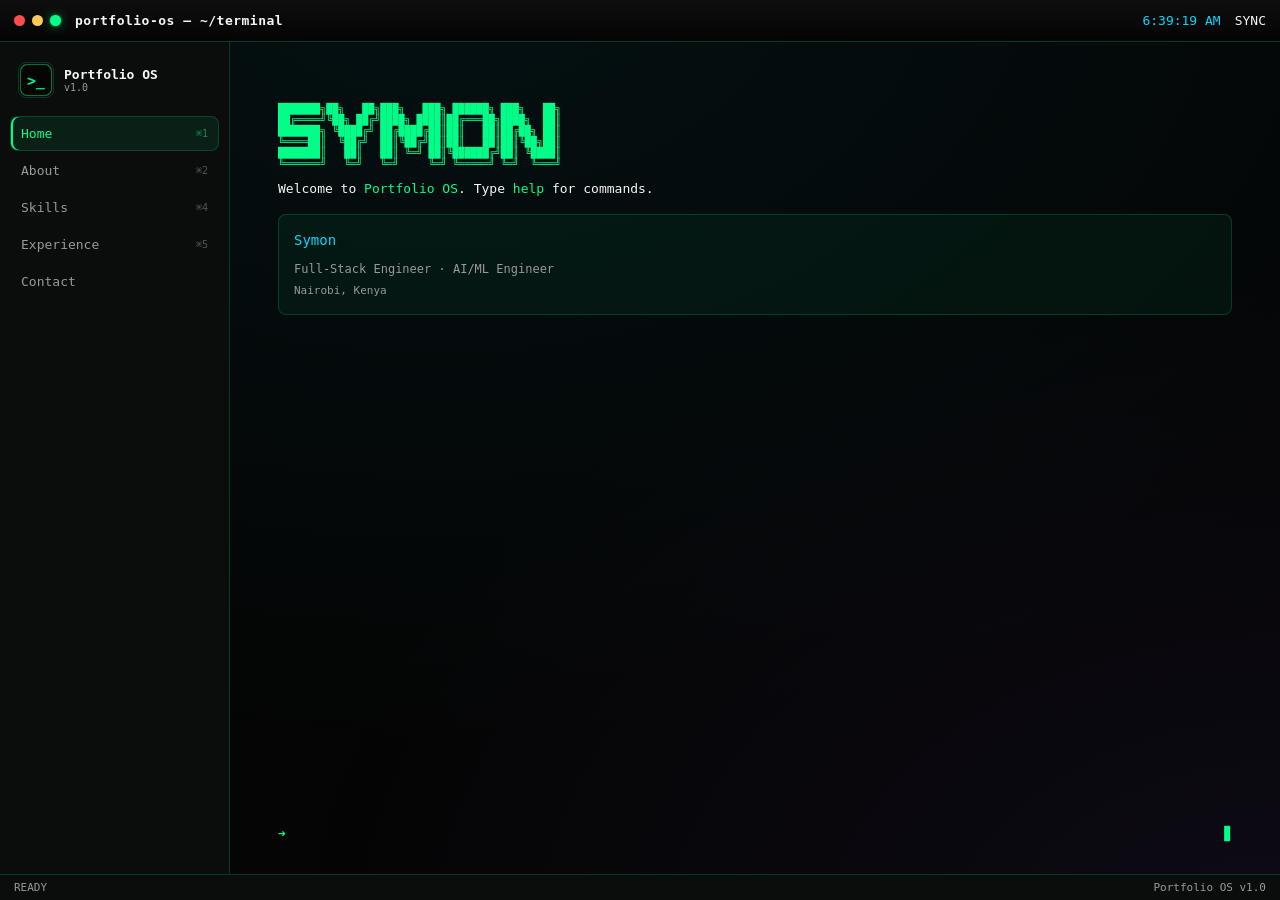
==== commit 452fa525: "Fix mobile responsiveness: disable horizontal scrolling, add name display, fix terminal input positi" ====
--- a/index.html
+++ b/index.html
@@ -6,9 +6,9 @@
   <title>Portfolio OS</title>
   <style>
     * { box-sizing: border-box; }
-    body { margin: 0; padding: 0; background: #050505; color: #F5F5F5; font-family: monospace; overflow: hidden; }
-    #app { display: flex; flex-direction: column; height: 100vh; }
-    #topbar { height: 42px; background: linear-gradient(180deg, rgba(255,255,255,.04), rgba(255,255,255,0)); border-bottom: 1px solid rgba(0,255,136,0.18); display: flex; align-items: center; padding: 0 14px; gap: 14px; }
+    body { margin: 0; padding: 0; background: #050505; color: #F5F5F5; font-family: monospace; overflow: hidden; overflow-x: hidden; }
+    #app { display: flex; flex-direction: column; height: 100vh; max-height: 100vh; }
+    #topbar { height: 42px; flex: 0 0 auto; background: linear-gradient(180deg, rgba(255,255,255,.04), rgba(255,255,255,0)); border-bottom: 1px solid rgba(0,255,136,0.18); display: flex; align-items: center; padding: 0 14px; gap: 14px; }
     #topbar .dots { display: flex; gap: 7px; }
     #topbar .dot { width: 11px; height: 11px; border-radius: 50%; }
     #topbar .dot.r { background: #FF4D4D; }
@@ -17,8 +17,8 @@
     #topbar .title { color: #F5F5F5; font-weight: 600; letter-spacing: .5px; }
     #topbar .spacer { flex: 1; }
     #topbar .clock { color: #00D9FF; }
-    #body-row { flex: 1; display: flex; }
-    #sidebar { width: 230px; background: #0b0d0c; border-right: 1px solid rgba(0,255,136,0.18); display: flex; flex-direction: column; padding: 14px 10px; gap: 2px; overflow-y: auto; }
+    #body-row { flex: 1; display: flex; min-height: 0; overflow: hidden; }
+    #sidebar { width: 230px; flex: 0 0 auto; background: #0b0d0c; border-right: 1px solid rgba(0,255,136,0.18); display: flex; flex-direction: column; padding: 14px 10px; gap: 2px; overflow-y: auto; }
     #sidebar .brand { display: flex; align-items: center; gap: 10px; padding: 6px 8px 16px; }
     #sidebar .brand img { width: 36px; height: 36px; border-radius: 8px; border: 1px solid rgba(0,255,136,0.18); }
     #sidebar .brand .n { font-weight: 700; color: #F5F5F5; font-size: 13px; }
@@ -34,10 +34,11 @@
     @keyframes fadeIn { from { opacity: 0; transform: translateY(10px); } to { opacity: 1; transform: translateY(0); } }
     @keyframes blink { 0%, 50% { opacity: 1; } 51%, 100% { opacity: 0; } }
     .cursor { animation: blink 1s infinite; }
-    #terminal { flex: 1; padding: 18px 20px; overflow-y: auto; font-size: 13px; line-height: 1.55; }
-    #terminal-input-row { display: flex; align-items: center; gap: 8px; padding: 10px 20px 18px; }
+    #terminal { flex: 1; padding: 18px 20px; overflow-y: auto; font-size: 13px; line-height: 1.55; min-height: 0; overflow-x: hidden; word-wrap: break-word; }
+    #terminal-input-row { display: flex; align-items: center; gap: 8px; padding: 10px 20px; flex: 0 0 auto; }
     #terminal-input-row .prompt-label { color: #00FF88; font-weight: 600; }
     #terminal-input { flex: 1; background: transparent; border: none; outline: none; color: #F5F5F5; font-family: monospace; font-size: 13px; caret-color: #00FF88; }
+    #ascii-art { white-space: pre; overflow-x: auto; font-size: 10px; line-height: 1.1; }
     #statusbar { height: 26px; flex: 0 0 auto; display: flex; align-items: center; gap: 18px; padding: 0 14px; background: #0b0d0c; border-top: 1px solid rgba(0,255,136,0.18); font-size: 11px; color: #999999; }
     #statusbar .item { display: flex; align-items: center; gap: 6px; }
     #statusbar .spacer { flex: 1; }
@@ -48,6 +49,22 @@
     h3 { color: #00D9FF; }
     ul { color: #999999; }
     li { margin: 5px 0; }
+    @media (max-width: 768px) {
+      #sidebar { position: fixed; left: -230px; top: 0; bottom: 0; z-index: 100; transition: left 0.3s; }
+      #sidebar.open { left: 0; }
+      #sidebar-toggle { display: flex !important; cursor: pointer; padding: 8px 12px; color: #00FF88; font-size: 20px; align-items: center; }
+      .window { padding: 16px; overflow-x: hidden; }
+      #ascii-art { display: none; }
+      #terminal { padding: 10px; font-size: 11px; overflow-x: hidden; word-wrap: break-word; }
+      #terminal-input-row { padding: 8px 10px; }
+      h1 { font-size: 18px; word-wrap: break-word; }
+      .subtitle { font-size: 11px; word-wrap: break-word; }
+      #topbar .title { font-size: 12px; white-space: nowrap; overflow: hidden; text-overflow: ellipsis; }
+      #topbar { padding: 0 8px; }
+      #main { overflow-x: hidden; }
+      * { max-width: 100%; }
+    }
+    #sidebar-toggle { display: none; }
   </style>
 </head>
 <body>
@@ -55,6 +72,7 @@
   <div id="app" style="position:fixed;inset:0;display:flex;flex-direction:column;opacity:1;z-index:2;">
     <!-- Top Bar -->
     <div id="topbar">
+      <div id="sidebar-toggle">☰</div>
       <div class="dots">
         <div class="dot r"></div>
         <div class="dot y"></div>
@@ -219,7 +237,14 @@
       const welcomeMsg = document.getElementById('welcome-msg');
       if (welcomeMsg) {
         setTimeout(() => {
-          typeText(welcomeMsg, 'Welcome to <span style="color:#00FF88;">Portfolio OS</span>. Type <span style="color:#00FF88;">help</span> for commands.', 20);
+          welcomeMsg.innerHTML = `
+            <div style="margin: 10px 0;">Welcome to <span style="color:#00FF88;">Portfolio OS</span>. Type <span style="color:#00FF88;">help</span> for commands.</div>
+            <div style="margin: 15px 0; padding: 15px; background: rgba(0,255,136,0.05); border: 1px solid rgba(0,255,136,0.18); border-radius: 8px;">
+              <div style="color: #00D9FF; font-size: 14px; margin-bottom: 8px;">Symon</div>
+              <div style="color: #999999; font-size: 12px;">Full-Stack Engineer · AI/ML Engineer</div>
+              <div style="color: #999999; font-size: 11px; margin-top: 4px;">Nairobi, Kenya</div>
+            </div>
+          `;
         }, 500);
       }
       
@@ -358,6 +383,25 @@
           }
         }
       });
+      
+      // Mobile sidebar toggle
+      const sidebarToggle = document.getElementById('sidebar-toggle');
+      const sidebar = document.getElementById('sidebar');
+      if (sidebarToggle && sidebar) {
+        sidebarToggle.addEventListener('click', () => {
+          sidebar.classList.toggle('open');
+        });
+        
+        // Close sidebar when clicking outside on mobile
+        document.addEventListener('click', (e) => {
+          if (window.innerWidth <= 768 && 
+              !sidebar.contains(e.target) && 
+              !sidebarToggle.contains(e.target) &&
+              sidebar.classList.contains('open')) {
+            sidebar.classList.remove('open');
+          }
+        });
+      }
     });
   </script>
 </body>
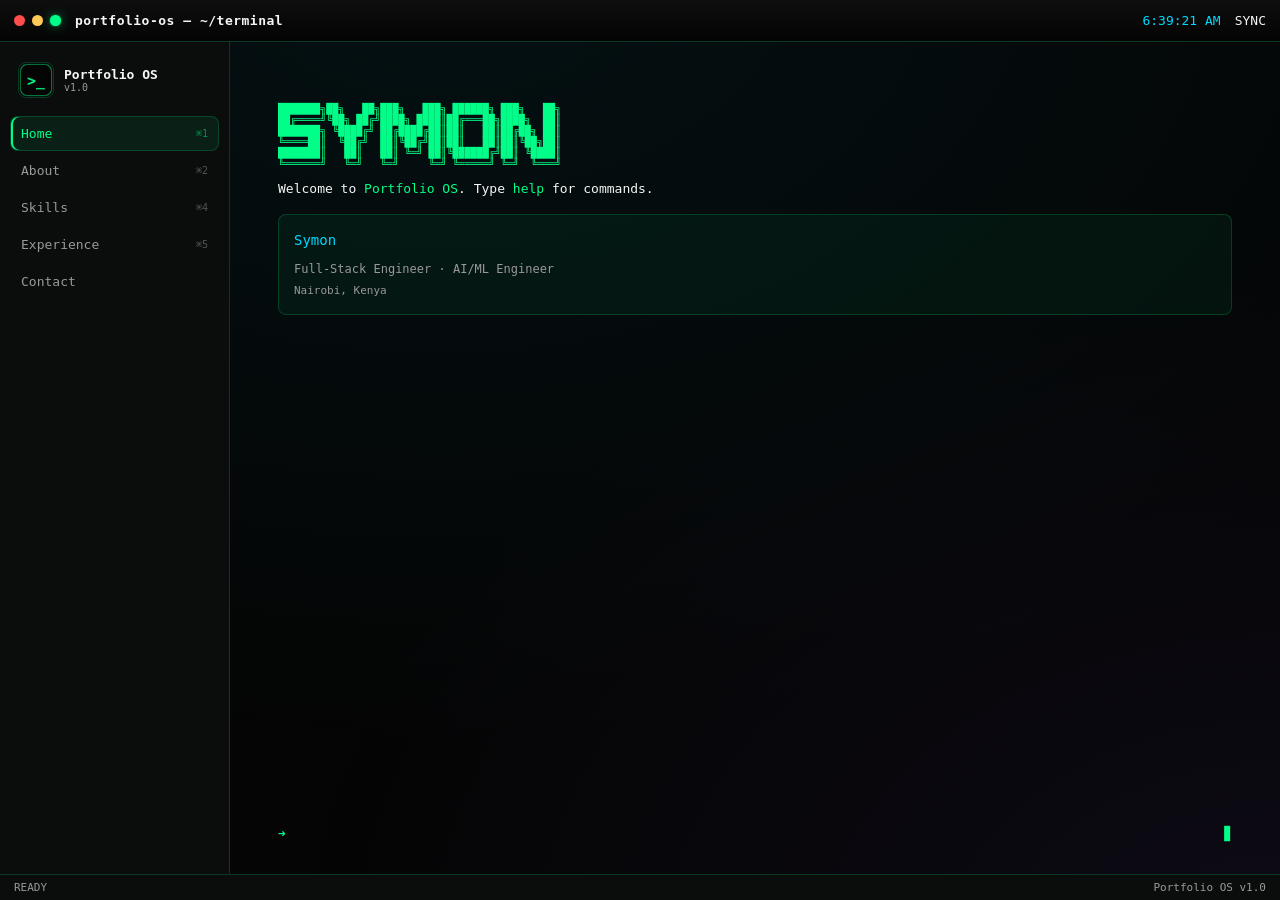
==== commit adc5a341: "Fix mobile scrolling and refresh issues with touch scrolling support" ====
--- a/index.html
+++ b/index.html
@@ -6,7 +6,7 @@
   <title>Portfolio OS</title>
   <style>
     * { box-sizing: border-box; }
-    body { margin: 0; padding: 0; background: #050505; color: #F5F5F5; font-family: monospace; overflow: hidden; overflow-x: hidden; }
+    html, body { margin: 0; padding: 0; background: #050505; color: #F5F5F5; font-family: monospace; overflow: hidden; overflow-x: hidden; height: 100%; }
     #app { display: flex; flex-direction: column; height: 100vh; max-height: 100vh; }
     #topbar { height: 42px; flex: 0 0 auto; background: linear-gradient(180deg, rgba(255,255,255,.04), rgba(255,255,255,0)); border-bottom: 1px solid rgba(0,255,136,0.18); display: flex; align-items: center; padding: 0 14px; gap: 14px; }
     #topbar .dots { display: flex; gap: 7px; }
@@ -18,7 +18,7 @@
     #topbar .spacer { flex: 1; }
     #topbar .clock { color: #00D9FF; }
     #body-row { flex: 1; display: flex; min-height: 0; overflow: hidden; }
-    #sidebar { width: 230px; flex: 0 0 auto; background: #0b0d0c; border-right: 1px solid rgba(0,255,136,0.18); display: flex; flex-direction: column; padding: 14px 10px; gap: 2px; overflow-y: auto; }
+    #sidebar { width: 230px; flex: 0 0 auto; background: #0b0d0c; border-right: 1px solid rgba(0,255,136,0.18); display: flex; flex-direction: column; padding: 14px 10px; gap: 2px; overflow-y: auto; -webkit-overflow-scrolling: touch; }
     #sidebar .brand { display: flex; align-items: center; gap: 10px; padding: 6px 8px 16px; }
     #sidebar .brand img { width: 36px; height: 36px; border-radius: 8px; border: 1px solid rgba(0,255,136,0.18); }
     #sidebar .brand .n { font-weight: 700; color: #F5F5F5; font-size: 13px; }
@@ -29,12 +29,12 @@
     .nav-item .k { margin-left: auto; font-size: 10px; opacity: .5; }
     #sidebar .divider { height: 1px; background: rgba(0,255,136,0.18); margin: 10px 4px; }
     #main { flex: 1; position: relative; overflow: hidden; background: radial-gradient(1200px 800px at 20% -10%, rgba(0,217,255,0.06), transparent), radial-gradient(1000px 700px at 100% 110%, rgba(139,92,246,0.07), transparent); }
-    .window { position: absolute; inset: 0; display: none; flex-direction: column; padding: 22px 28px; overflow-y: auto; animation: fadeIn 0.3s ease; }
+    .window { position: absolute; inset: 0; display: none; flex-direction: column; padding: 22px 28px; overflow-y: auto; -webkit-overflow-scrolling: touch; animation: fadeIn 0.3s ease; }
     .window.active { display: flex; }
     @keyframes fadeIn { from { opacity: 0; transform: translateY(10px); } to { opacity: 1; transform: translateY(0); } }
     @keyframes blink { 0%, 50% { opacity: 1; } 51%, 100% { opacity: 0; } }
     .cursor { animation: blink 1s infinite; }
-    #terminal { flex: 1; padding: 18px 20px; overflow-y: auto; font-size: 13px; line-height: 1.55; min-height: 0; overflow-x: hidden; word-wrap: break-word; }
+    #terminal { flex: 1; padding: 18px 20px; overflow-y: auto; -webkit-overflow-scrolling: touch; font-size: 13px; line-height: 1.55; min-height: 0; overflow-x: hidden; word-wrap: break-word; }
     #terminal-input-row { display: flex; align-items: center; gap: 8px; padding: 10px 20px; flex: 0 0 auto; }
     #terminal-input-row .prompt-label { color: #00FF88; font-weight: 600; }
     #terminal-input { flex: 1; background: transparent; border: none; outline: none; color: #F5F5F5; font-family: monospace; font-size: 13px; caret-color: #00FF88; }
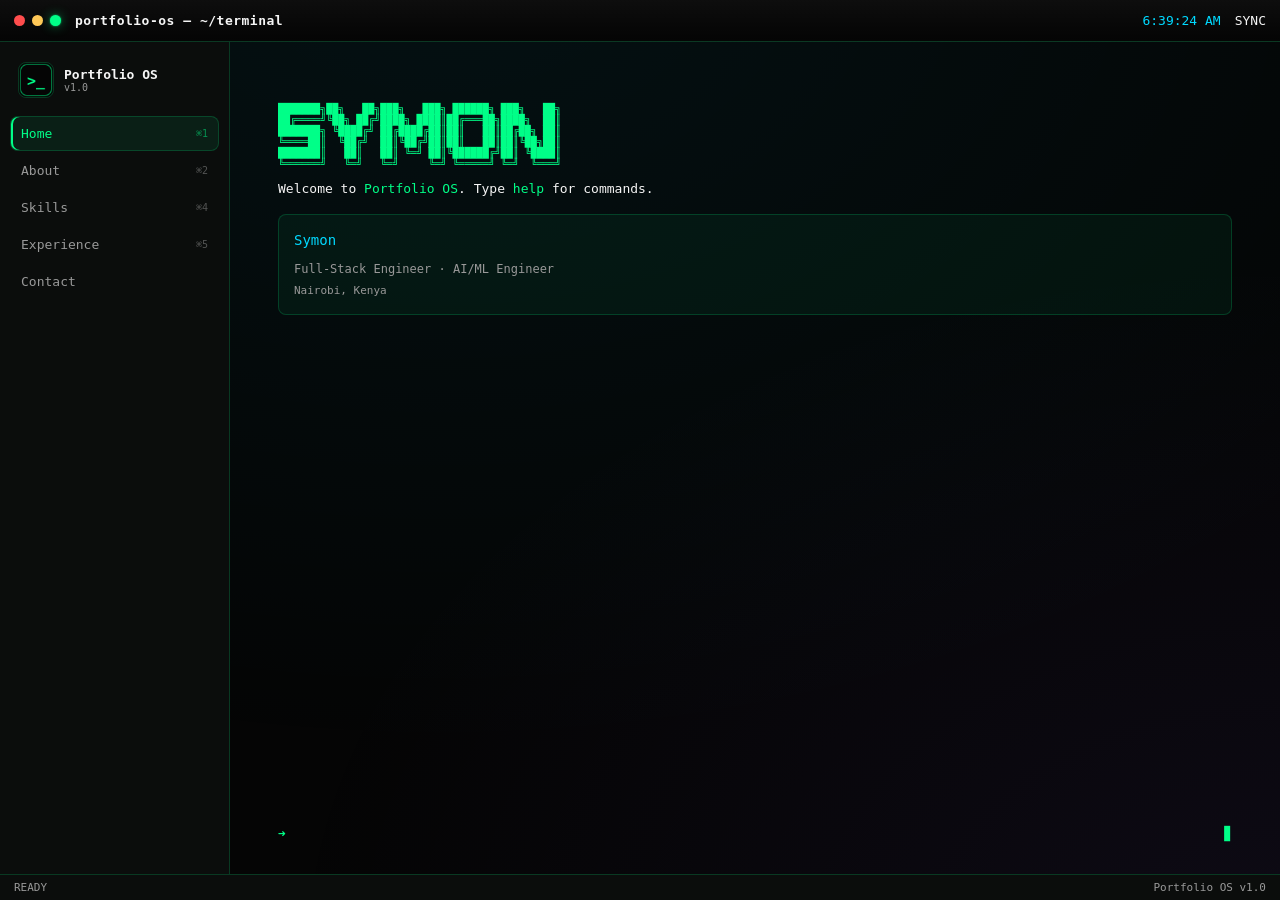
==== commit b3099628: "Restore ASCII art on mobile with scaled down sizing" ====
--- a/index.html
+++ b/index.html
@@ -54,7 +54,7 @@
       #sidebar.open { left: 0; }
       #sidebar-toggle { display: flex !important; cursor: pointer; padding: 8px 12px; color: #00FF88; font-size: 20px; align-items: center; }
       .window { padding: 16px; overflow-x: hidden; }
-      #ascii-art { display: none; }
+      #ascii-art { font-size: 5px; line-height: 0.8; white-space: pre; overflow-x: auto; transform: scale(0.7); transform-origin: left; }
       #terminal { padding: 10px; font-size: 11px; overflow-x: hidden; word-wrap: break-word; }
       #terminal-input-row { padding: 8px 10px; }
       h1 { font-size: 18px; word-wrap: break-word; }
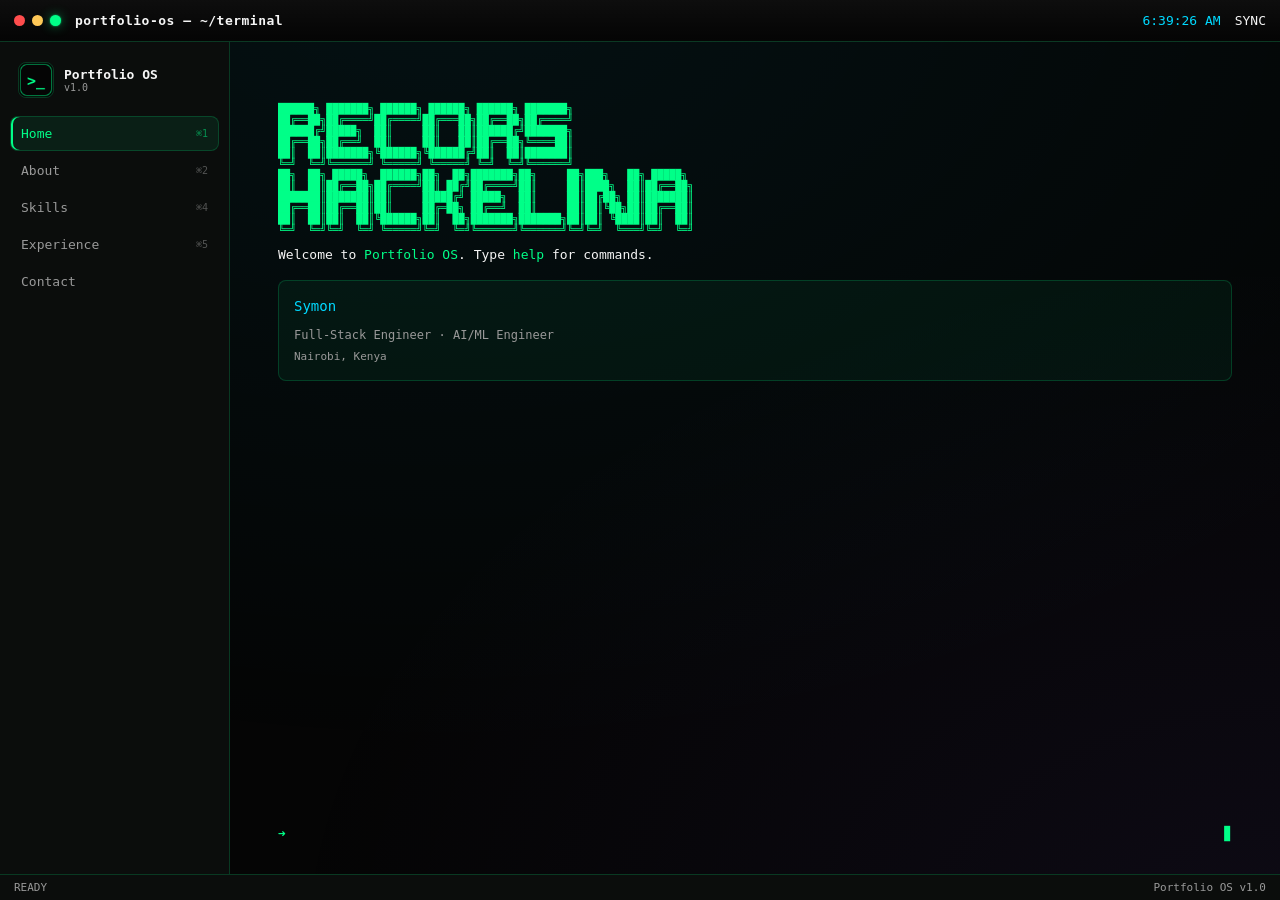
==== commit ff152feb: "Change ASCII art to display SYMON instead of PORTFOLIO" ====
--- a/index.html
+++ b/index.html
@@ -202,12 +202,18 @@
   <script>
     // ASCII art logo
     const asciiLogo = `
-███████╗██╗   ██╗███╗   ███╗ ██████╗ ███╗   ██╗
-██╔════╝╚██╗ ██╔╝████╗ ████║██╔═══██╗████╗  ██║
-███████╗ ╚████╔╝ ██╔████╔██║██║   ██║██╔██╗ ██║
-╚════██║  ╚██╔╝  ██║╚██╔╝██║██║   ██║██║╚██╗██║
-███████║   ██║   ██║ ╚═╝ ██║╚██████╔╝██║ ╚████║
-╚══════╝   ╚═╝   ╚═╝     ╚═╝ ╚═════╝ ╚═╝  ╚═══╝`;
+██████╗ ███████╗ ██████╗ ██████╗ ██████╗ ███████╗
+██╔══██╗██╔════╝██╔════╝██╔═══██╗██╔══██╗██╔════╝
+██████╔╝█████╗  ██║     ██║   ██║██████╔╝███████╗
+██╔══██╗██╔══╝  ██║     ██║   ██║██╔══██╗╚════██║
+██║  ██║███████╗╚██████╗╚██████╔╝██║  ██║███████║
+╚═╝  ╚═╝╚══════╝ ╚═════╝ ╚═════╝ ╚═╝  ╚═╝╚══════╝
+██╗  ██╗ █████╗  ██████╗██╗  ██╗███████╗██╗     ██╗███╗   ██╗ █████╗
+██║  ██║██╔══██╗██╔════╝██║ ██╔╝██╔════╝██║     ██║████╗  ██║██╔══██╗
+███████║███████║██║     █████╔╝ █████╗  ██║     ██║██╔██╗ ██║███████║
+██╔══██║██╔══██║██║     ██╔═██╗ ██╔══╝  ██║     ██║██║╚██╗██║██╔══██║
+██║  ██║██║  ██║╚██████╗██║  ██╗███████╗███████╗██║██║ ╚████║██║  ██║
+╚═╝  ╚═╝╚═╝  ╚═╝ ╚═════╝╚═╝  ╚═╝╚══════╝╚══════╝╚═╝╚═╝  ╚═══╝╚═╝  ╚═╝`;
 
     // Typing effect function
     function typeText(element, text, speed = 30) {
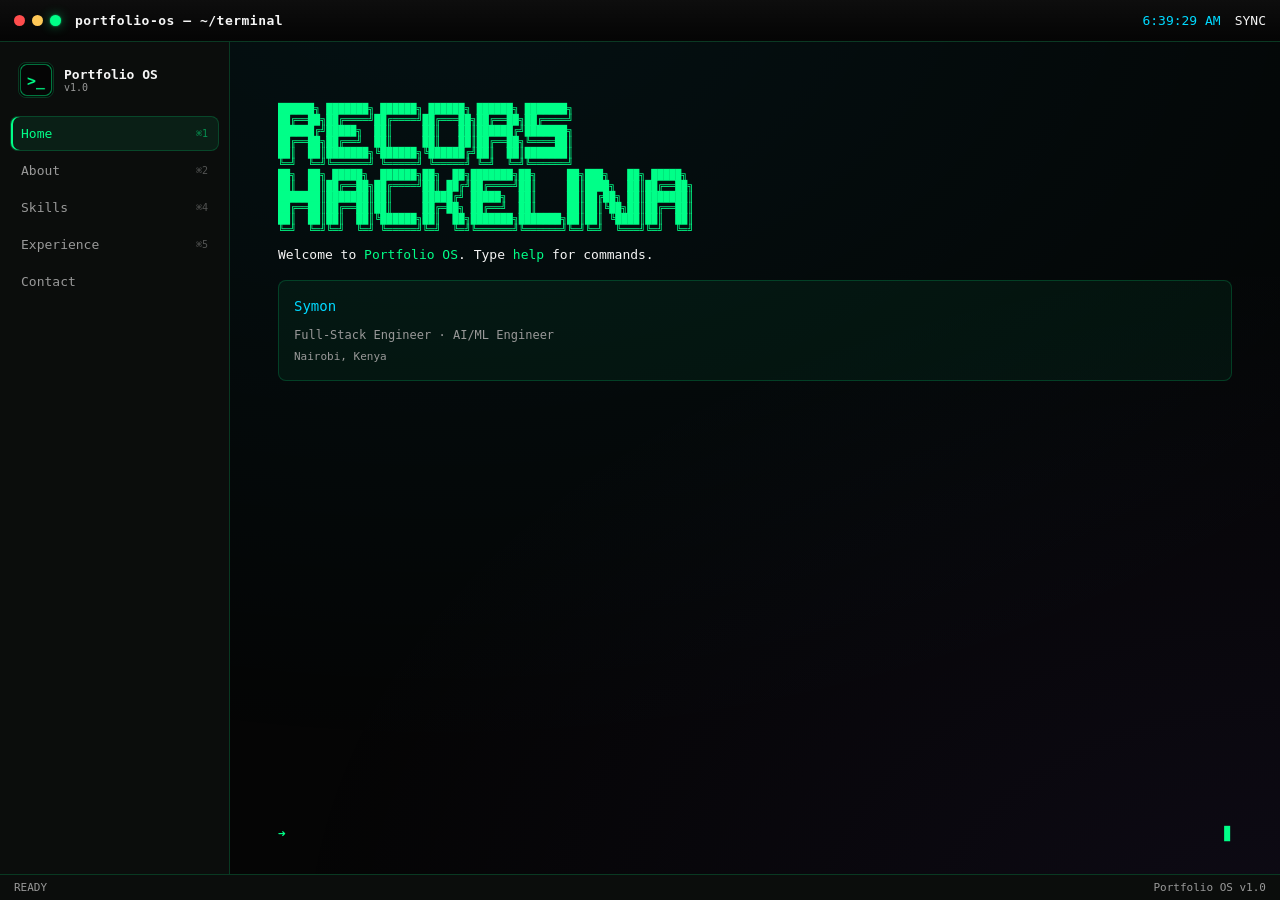
==== commit da69501b: "Fix terminal about command to display updated hiring-optimized bio" ====
--- a/index.html
+++ b/index.html
@@ -29,7 +29,7 @@
     .nav-item .k { margin-left: auto; font-size: 10px; opacity: .5; }
     #sidebar .divider { height: 1px; background: rgba(0,255,136,0.18); margin: 10px 4px; }
     #main { flex: 1; position: relative; overflow: hidden; background: radial-gradient(1200px 800px at 20% -10%, rgba(0,217,255,0.06), transparent), radial-gradient(1000px 700px at 100% 110%, rgba(139,92,246,0.07), transparent); }
-    .window { position: absolute; inset: 0; display: none; flex-direction: column; padding: 22px 28px; overflow-y: auto; -webkit-overflow-scrolling: touch; animation: fadeIn 0.3s ease; }
+    .window { position: absolute; inset: 0; display: none; flex-direction: column; padding: 22px 28px; overflow-y: auto; -webkit-overflow-scrolling: touch; animation: fadeIn 0.3s ease; max-height: calc(100vh - 68px); }
     .window.active { display: flex; }
     @keyframes fadeIn { from { opacity: 0; transform: translateY(10px); } to { opacity: 1; transform: translateY(0); } }
     @keyframes blink { 0%, 50% { opacity: 1; } 51%, 100% { opacity: 0; } }
@@ -321,9 +321,10 @@
                   break;
                 case 'about':
                   response.innerHTML = `
-                    <div style="color:#00D9FF;">Full-Stack Engineer · AI/ML Engineer</div>
-                    <div style="margin-top:8px;">I build fast, resilient, slightly over-engineered software — because the boring parts deserve care too.</div>
-                    <div style="margin-top:4px;">Currently focused on AI/ML systems, LLM integration, and building intelligent developer tooling.</div>
+                    <div style="color:#00D9FF;">Full-Stack Engineer and AI/ML Specialist</div>
+                    <div style="margin-top:8px;">6+ years of experience building scalable applications and intelligent systems.</div>
+                    <div style="margin-top:4px;">Proven track record: 40%+ user engagement increase, 60% cost reduction.</div>
+                    <div style="margin-top:4px;">Expert in bridging traditional software engineering with cutting-edge AI capabilities.</div>
                   `;
                   break;
                 case 'skills':
